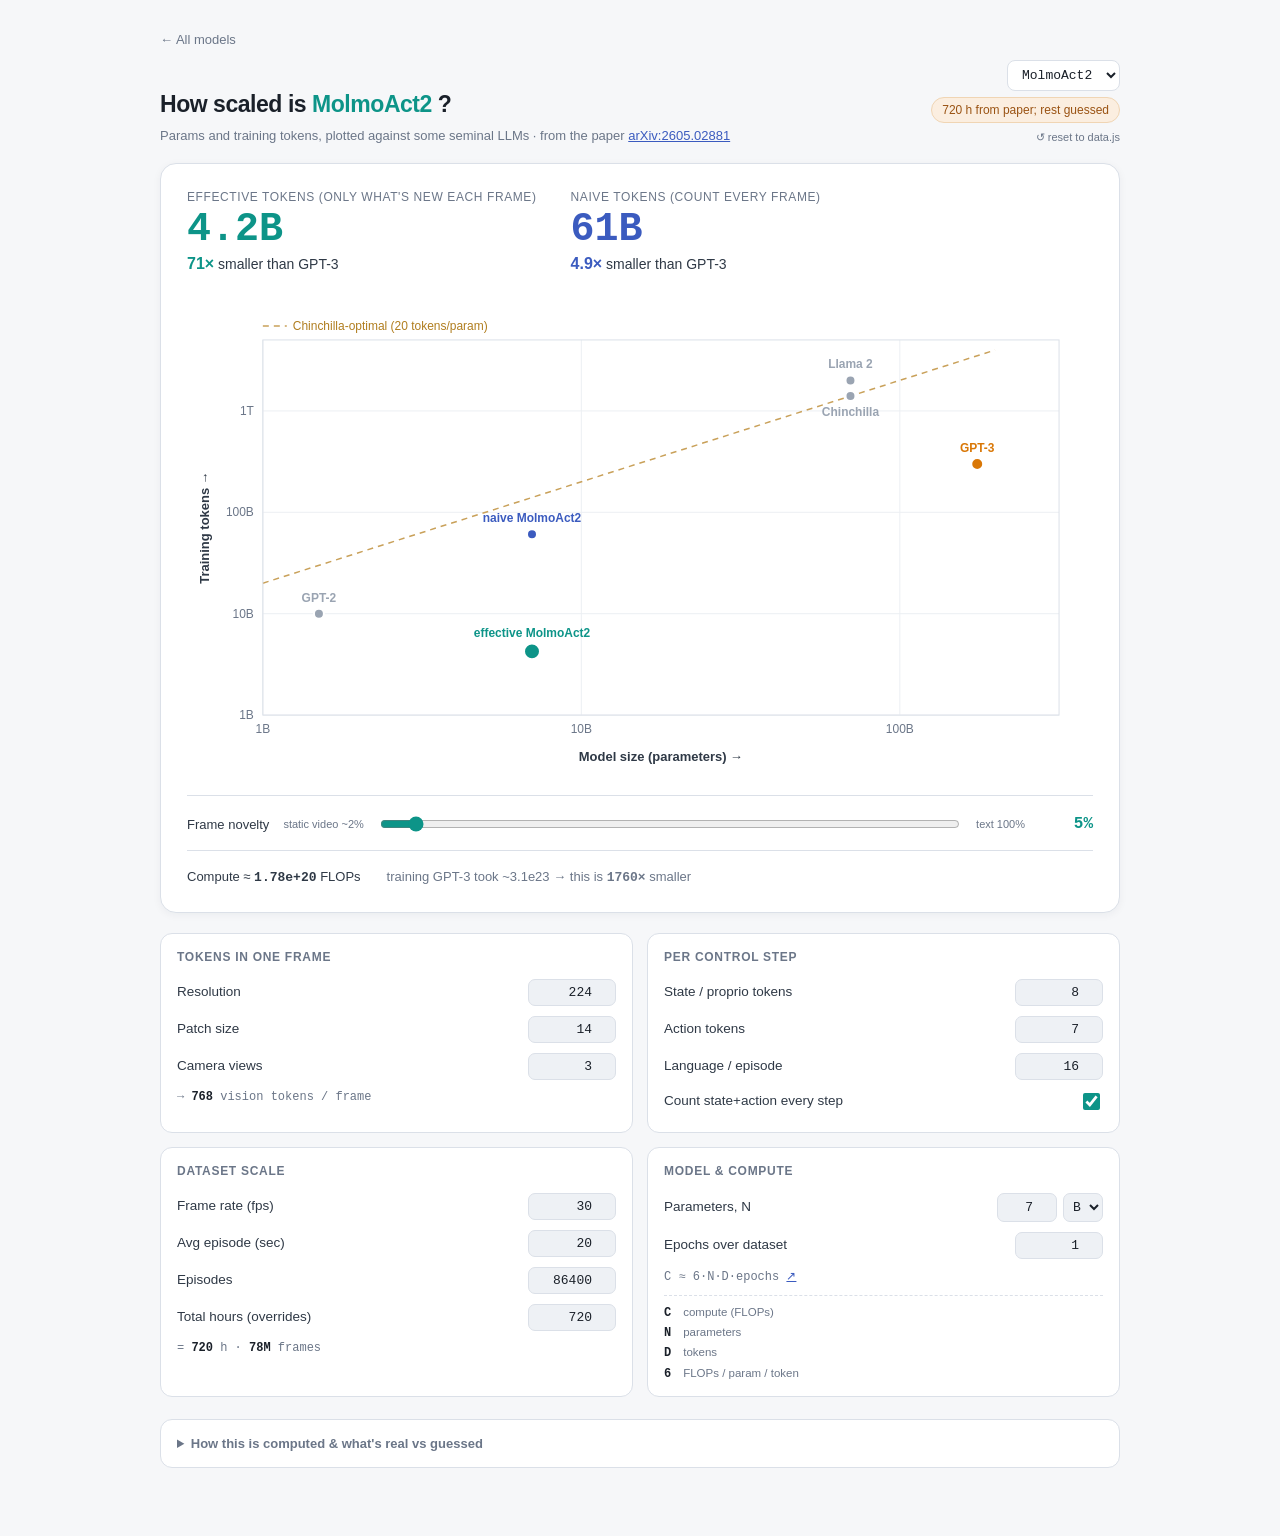
==== model.html @ 2472345b "Split into overview + detail pages with shared code and session edits" ====
<!DOCTYPE html>
<html lang="en">
<head>
<meta charset="UTF-8" />
<meta name="viewport" content="width=device-width, initial-scale=1.0" />
<title>Scale Estimator</title>
<link rel="stylesheet" href="style.css">
</head>
<body>
<div class="wrap">
  <a class="back" href="index.html">← All models</a>
  <div class="top">
    <div>
      <h1>How scaled is <span id="modelName">…</span>&nbsp;?</h1>
      <div style="color:var(--dim);font-size:13px">Params and training tokens, plotted against some seminal LLMs · from the paper <a id="paperLink" href="#" target="_blank" rel="noopener">…</a></div>
    </div>
    <div style="display:flex;flex-direction:column;align-items:flex-end;gap:6px">
      <select id="modelSel" style="background:var(--panel);border:1px solid var(--line);color:var(--ink);border-radius:8px;padding:6px 10px;font:13px inherit;cursor:pointer"></select>
      <span class="chip guess" id="chipNote"></span>
      <a href="#" id="resetBtn" style="font-size:11px;color:var(--dim);text-decoration:none">↺ reset to data.js</a>
    </div>
  </div>

  <!-- HERO -->
  <div class="hero">
    <div class="bignums">
      <div class="big eff">
        <div class="tag">Effective tokens (only what's new each frame)</div>
        <div class="n" id="effN">—</div>
        <div class="vs" id="effVs">—</div>
      </div>
      <div class="big naive">
        <div class="tag">Naive tokens (count every frame)</div>
        <div class="n" id="naiveN">—</div>
        <div class="vs" id="naiveVs">—</div>
      </div>
    </div>

    <div class="axiswrap">
      <svg id="scatter" viewBox="0 0 900 460" style="width:100%;height:auto"></svg>
      <div class="tip" id="tip"></div>
    </div>

    <div class="nov">
      <label>Frame novelty</label>
      <span class="ends">static video ~2%</span>
      <input type="range" id="novelty" value="5" min="0" max="100" step="1">
      <span class="ends">text 100%</span>
      <span class="v" id="noveltyVal">5%</span>
    </div>

    <div class="compute">
      <span>Compute ≈ <b id="flopsEff">—</b> FLOPs</span>
      <span id="flopsVs" style="color:var(--dim)">—</span>
    </div>
  </div>

  <!-- CONTROLS -->
  <div class="controls">
    <div class="card">
      <h2>Tokens in one frame</h2>
      <div class="r"><label title="square image, pixels">Resolution</label><input type="number" id="res" min="32" step="16"></div>
      <div class="r"><label title="ViT splits into (res/patch)² patches">Patch size</label><input type="number" id="patch" min="2"></div>
      <div class="r"><label>Camera views</label><input type="number" id="views" min="1"></div>
      <div class="r"><span class="derived">→ <b id="visPerFrame">—</b> vision tokens / frame</span></div>
    </div>
    <div class="card">
      <h2>Per control step</h2>
      <div class="r"><label title="joint angles, gripper">State / proprio tokens</label><input type="number" id="state" min="0"></div>
      <div class="r"><label title="what the policy predicts">Action tokens</label><input type="number" id="action" min="0"></div>
      <div class="r"><label title="instruction, once per episode">Language / episode</label><input type="number" id="lang" min="0"></div>
      <div class="r"><label title="off = actions get the novelty discount too">Count state+action every step</label><input type="checkbox" id="actNovel"></div>
    </div>
    <div class="card">
      <h2>Dataset scale</h2>
      <div class="r"><label>Frame rate (fps)</label><input type="number" id="fps" min="1"></div>
      <div class="r"><label>Avg episode (sec)</label><input type="number" id="eplen" min="1"></div>
      <div class="r"><label>Episodes</label><input type="number" id="episodes" min="1" step="1000"></div>
      <div class="r"><label title="if >0, overrides episodes×length">Total hours (overrides)</label><input type="number" id="hours" min="0" step="10"></div>
      <div class="r"><span class="derived">= <b id="totHours">—</b> h · <b id="totFrames">—</b> frames</span></div>
    </div>
    <div class="card">
      <h2>Model & compute</h2>
      <div class="r"><label>Parameters, N</label>
        <span style="display:flex;gap:6px"><input type="number" id="params" min="0.001" step="0.5" style="width:60px">
        <select id="paramUnit"><option value="1e9">B</option><option value="1e6">M</option></select></span></div>
      <div class="r"><label title="robot data is often repeated many times">Epochs over dataset</label><input type="number" id="epochs" min="0.1" step="0.5"></div>
      <div class="r"><span class="derived">C ≈ 6·N·D·epochs <a href="https://arxiv.org/abs/2203.15556" target="_blank" rel="noopener" title="Chinchilla (Hoffmann et al., 2022)">↗</a></span></div>
      <div class="legend">
        <span><b>C</b> compute (FLOPs)</span>
        <span><b>N</b> parameters</span>
        <span><b>D</b> tokens</span>
        <span><b>6</b> FLOPs / param / token</span>
      </div>
    </div>
  </div>

  <details>
    <summary>How this is computed &amp; what's real vs guessed</summary>
    <p>In text every word counts. In 30&nbsp;fps video, frame two is almost a copy of frame one, so counting image patches like words gives a huge, meaningless number. The novelty slider is your guess at how much of each frame is actually new: text ~100%, a moving robot arm maybe ~5%, near-static video ~2%.</p>
    <p>Math: a frame is <code>(res/patch)² × views</code> vision tokens. Effective count keeps the first frame whole and only the new fraction after. State and actions count every step; the instruction counts once. Compute (in FLOPs) is roughly <code>6 × parameters × tokens × epochs</code>, the <a href="https://arxiv.org/abs/2203.15556" target="_blank" rel="noopener">Chinchilla</a> rule of thumb, where the 6 is the FLOPs spent per parameter per token. Compared to the ~3.1e23 FLOPs it took to train GPT-3.</p>
    <p>Values load from <code>data.js</code>. Anything not taken from the paper is a placeholder, so swap in real numbers as you read it.</p>
  </details>
</div>

<script src="data.js"></script>
<script src="scale.js"></script>
<script>
const $=id=>document.getElementById(id);
let currentModel="";

function readVals(){
  return {
    res:$("res").value, patch:$("patch").value, views:$("views").value,
    state:$("state").value, action:$("action").value, lang:$("lang").value,
    fps:$("fps").value, novelty:$("novelty").value, eplen:$("eplen").value,
    episodes:$("episodes").value, hours:$("hours").value, epochs:$("epochs").value,
    params:$("params").value, paramUnit:$("paramUnit").value,
    countEveryStep:$("actNovel").checked
  };
}

function drawScatter(naive,eff,N){
  $("scatter").innerHTML=plotScaffold()
    +pointSVG(N,naive,"#3b5bbf",5,"naive "+currentModel,-12)
    +pointSVG(N,eff,"#0d9488",8,"effective "+currentModel,-14)
    +plotBorder()+hoverLines();
}

function calc(){
  const vals=readVals();
  if(currentModel) saveModelVals(currentModel,vals); // persist edits for this tab session
  const t=tokensFrom(vals);
  $("visPerFrame").textContent=fmt(t.visPerFrame);
  $("noveltyVal").textContent=(t.nov*100).toFixed(0)+"%";
  $("totHours").textContent=(t.totalSeconds/3600).toLocaleString(undefined,{maximumFractionDigits:0});
  $("totFrames").textContent=fmt(t.totFrames);
  $("naiveN").textContent=fmt(t.naive);
  $("effN").textContent=fmt(t.eff);
  $("naiveVs").innerHTML=ratio(t.naive,GPT3_TOKENS);
  $("effVs").innerHTML=ratio(t.eff,GPT3_TOKENS);
  $("flopsEff").textContent=t.flopsEff.toExponential(2);
  $("flopsVs").innerHTML="training GPT-3 took ~3.1e23 → this is "+ratio(t.flopsEff,GPT3_FLOPS).replace("GPT-3","").replace("smaller than ","smaller");
  drawScatter(t.naive,t.eff,t.N);
}

function loadModel(name){
  if(!MODELS[name]) return;
  const m=getModelVals(name); // session override if present, else data.js
  $("params").value=m.params; $("paramUnit").value=m.paramUnit;
  $("res").value=m.res; $("patch").value=m.patch; $("views").value=m.views;
  $("state").value=m.state; $("action").value=m.action; $("lang").value=m.lang;
  $("fps").value=m.fps; $("novelty").value=m.novelty; $("eplen").value=m.eplen;
  $("episodes").value=m.episodes; $("hours").value=m.hours; $("epochs").value=m.epochs;
  $("actNovel").checked=m.countEveryStep!==false;
  currentModel=name;
  document.title=name+" · Scale Estimator";
  $("modelName").textContent=name;
  $("paperLink").textContent=m.paper.replace("https://arxiv.org/abs/","arXiv:");
  $("paperLink").href=m.paper;
  $("chipNote").textContent=m.note||"";
  $("chipNote").style.display=m.note?"":"none";
  history.replaceState(null,"","model.html?m="+encodeURIComponent(name));
  calc();
}

document.querySelectorAll("input,#paramUnit").forEach(el=>el.addEventListener("input",calc));
$("modelSel").addEventListener("change",e=>loadModel(e.target.value));
$("resetBtn").addEventListener("click",e=>{e.preventDefault();clearModelVals(currentModel);loadModel(currentModel);});

if(typeof MODELS!=="undefined"){
  const keys=Object.keys(MODELS);
  keys.forEach(k=>{const o=document.createElement("option");o.value=k;o.textContent=k;$("modelSel").appendChild(o);});
  const want=new URLSearchParams(location.search).get("m");
  const start=(want&&MODELS[want])?want:keys[0];
  $("modelSel").value=start;
  loadModel(start);
  attachCrosshair($("scatter"),$("tip"));
}
</script>
</body>
</html>
---- style.css ----
:root{
  --bg:#f6f7f9; --panel:#ffffff; --panel2:#eef1f5; --line:#dbe0e8;
  --ink:#1a2029; --dim:#6b7688; --text:#2f3946;
  --accent:#0d9488; --naive:#3b5bbf; --gpt:#d97706; --warn:#c2691a; --ok:#0d9488;
  --mono:ui-monospace,SFMono-Regular,Menlo,monospace;
}
*{box-sizing:border-box}
body{margin:0;background:var(--bg);color:var(--ink);
  font:15px/1.5 -apple-system,BlinkMacSystemFont,"Segoe UI",Roboto,sans-serif;}
.wrap{max-width:1000px;margin:0 auto;padding:28px 20px 70px;}
a{color:var(--naive);}
h1{font-size:23px;margin:0 0 4px;letter-spacing:-.02em;}
h1 span{color:var(--accent);}
.top{display:flex;justify-content:space-between;align-items:flex-end;flex-wrap:wrap;gap:8px;margin-bottom:18px;}
.back{display:inline-block;font-size:13px;color:var(--dim);text-decoration:none;margin-bottom:10px;}
.back:hover{color:var(--naive);}
.chip{font-size:12px;padding:3px 10px;border-radius:20px;border:1px solid var(--line);}
.chip.ok{background:#e6f5f3;color:#0a6d63;border-color:#bfe6e0;}
.chip.guess{background:#fbeee0;color:#9a5313;border-color:#f0d5b4;}

.hero{background:var(--panel);border:1px solid var(--line);border-radius:16px;
  padding:24px 26px;box-shadow:0 2px 8px rgba(20,30,50,.05);}
.bignums{display:flex;gap:34px;flex-wrap:wrap;margin-bottom:6px;}
.big .tag{font-size:12px;color:var(--dim);text-transform:uppercase;letter-spacing:.05em;}
.big .n{font:700 40px/1 var(--mono);margin:4px 0 2px;}
.big.eff .n{color:var(--accent);}
.big.naive .n{color:var(--naive);}
.big .vs{font-size:14px;color:var(--text);}
.big .vs b{font-size:16px;}
.big.eff .vs b{color:var(--accent);}
.big.naive .vs b{color:var(--naive);}

.axiswrap{margin:34px 4px 10px;position:relative;}

.nov{display:flex;align-items:center;gap:14px;margin-top:20px;padding-top:18px;border-top:1px solid var(--line);}
.nov label{font-size:13px;color:var(--text);white-space:nowrap;}
.nov input[type=range]{flex:1;accent-color:var(--accent);}
.nov .v{font:700 16px var(--mono);color:var(--accent);min-width:54px;text-align:right;}
.nov .ends{font-size:11px;color:var(--dim);}

.compute{display:flex;gap:26px;flex-wrap:wrap;margin-top:16px;padding-top:16px;border-top:1px solid var(--line);font-size:13px;color:var(--text);}
.compute b{font-family:var(--mono);}

.controls{display:grid;grid-template-columns:1fr 1fr;gap:14px;margin-top:20px;}
@media(max-width:760px){.controls{grid-template-columns:1fr}.bignums{gap:20px}}
.card{background:var(--panel);border:1px solid var(--line);border-radius:12px;padding:14px 16px;}
.card h2{font-size:12px;text-transform:uppercase;letter-spacing:.06em;color:var(--dim);margin:0 0 8px;font-weight:600;}
.r{display:flex;justify-content:space-between;align-items:center;gap:10px;padding:5px 0;}
.r label{color:var(--text);font-size:13.5px;}
input[type=number]{width:88px;background:var(--panel2);border:1px solid var(--line);
  color:var(--ink);border-radius:7px;padding:5px 8px;font:13px var(--mono);text-align:right;}
select{background:var(--panel2);border:1px solid var(--line);color:var(--ink);border-radius:7px;padding:5px;font:13px var(--mono);}
input[type=checkbox]{width:17px;height:17px;accent-color:var(--accent);}
.derived{color:var(--dim);font:12px var(--mono);}
.derived b{color:var(--ink);}
.legend{display:flex;flex-direction:column;gap:3px;margin-top:6px;padding-top:8px;border-top:1px dashed var(--line);}
.legend span{font-size:11.5px;color:var(--dim);}
.legend b{display:inline-block;min-width:12px;color:var(--ink);font:600 12px var(--mono);margin-right:4px;}

details{margin-top:22px;background:var(--panel);border:1px solid var(--line);border-radius:12px;padding:4px 16px;}
summary{cursor:pointer;font-size:13px;color:var(--dim);padding:10px 0;font-weight:600;}
details p{color:var(--text);font-size:13px;}
.tip{position:absolute;pointer-events:none;background:#1a2029;color:#fff;
  font:12px var(--mono);padding:5px 9px;border-radius:6px;opacity:0;
  transform:translate(-50%,-150%);white-space:nowrap;transition:opacity .08s;z-index:5;}
code{background:var(--panel2);border:1px solid var(--line);border-radius:4px;padding:1px 5px;font-size:12px;}

/* overview: clickable model list */
.models{display:flex;flex-wrap:wrap;gap:10px;margin-top:18px;}
.modelcard{display:block;text-decoration:none;background:var(--panel);border:1px solid var(--line);
  border-radius:10px;padding:10px 14px;min-width:150px;transition:border-color .12s,box-shadow .12s;}
.modelcard:hover{border-color:var(--accent);box-shadow:0 2px 8px rgba(20,30,50,.06);}
.modelcard .mname{font-weight:600;color:var(--ink);}
.modelcard .mmeta{font:12px var(--mono);color:var(--dim);margin-top:2px;}
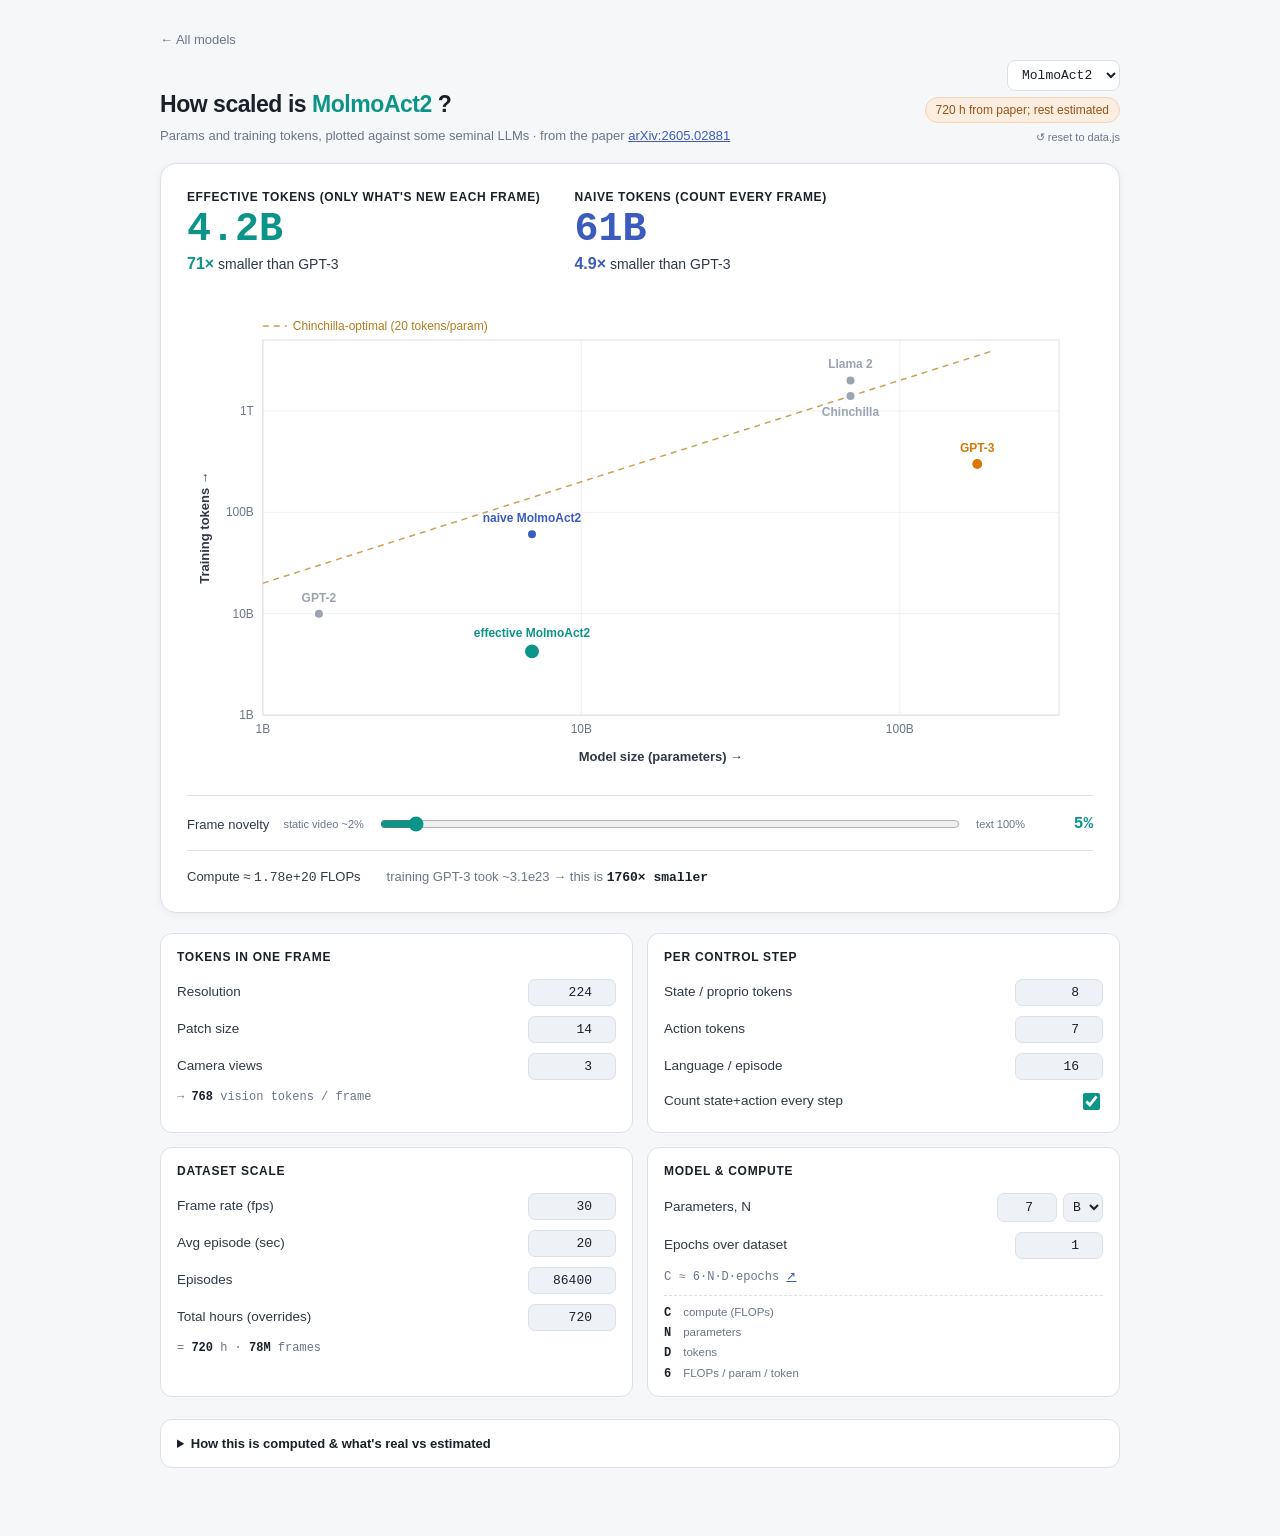
==== commit 55148f92: "Bolden headers/ratios and use 'estimated' over 'guessed'" ====
--- a/model.html
+++ b/model.html
@@ -96,8 +96,8 @@
   </div>
 
   <details>
-    <summary>How this is computed &amp; what's real vs guessed</summary>
-    <p>In text every word counts. In 30&nbsp;fps video, frame two is almost a copy of frame one, so counting image patches like words gives a huge, meaningless number. The novelty slider is your guess at how much of each frame is actually new: text ~100%, a moving robot arm maybe ~5%, near-static video ~2%.</p>
+    <summary>How this is computed &amp; what's real vs estimated</summary>
+    <p>In text every word counts. In 30&nbsp;fps video, frame two is almost a copy of frame one, so counting image patches like words gives a huge, meaningless number. The novelty slider is your estimate of how much of each frame is actually new: text ~100%, a moving robot arm maybe ~5%, near-static video ~2%.</p>
     <p>Math: a frame is <code>(res/patch)² × views</code> vision tokens. Effective count keeps the first frame whole and only the new fraction after. State and actions count every step; the instruction counts once. Compute (in FLOPs) is roughly <code>6 × parameters × tokens × epochs</code>, the <a href="https://arxiv.org/abs/2203.15556" target="_blank" rel="noopener">Chinchilla</a> rule of thumb, where the 6 is the FLOPs spent per parameter per token. Compared to the ~3.1e23 FLOPs it took to train GPT-3.</p>
     <p>Values load from <code>data.js</code>. Anything not taken from the paper is a placeholder, so swap in real numbers as you read it.</p>
   </details>
@@ -140,7 +140,9 @@
   $("naiveVs").innerHTML=ratio(t.naive,GPT3_TOKENS);
   $("effVs").innerHTML=ratio(t.eff,GPT3_TOKENS);
   $("flopsEff").textContent=t.flopsEff.toExponential(2);
-  $("flopsVs").innerHTML="training GPT-3 took ~3.1e23 → this is "+ratio(t.flopsEff,GPT3_FLOPS).replace("GPT-3","").replace("smaller than ","smaller");
+  const f=t.flopsEff, g=GPT3_FLOPS;
+  const phrase = f>=g ? (f/g).toFixed(f/g>=10?0:1)+"× GPT-3's" : (g/f).toFixed(g/f>=10?0:1)+"× smaller";
+  $("flopsVs").innerHTML="training GPT-3 took ~3.1e23 → this is <b>"+phrase+"</b>";
   drawScatter(t.naive,t.eff,t.N);
 }
 
--- a/style.css
+++ b/style.css
@@ -21,7 +21,7 @@
 .hero{background:var(--panel);border:1px solid var(--line);border-radius:16px;
   padding:24px 26px;box-shadow:0 2px 8px rgba(20,30,50,.05);}
 .bignums{display:flex;gap:34px;flex-wrap:wrap;margin-bottom:6px;}
-.big .tag{font-size:12px;color:var(--dim);text-transform:uppercase;letter-spacing:.05em;}
+.big .tag{font-size:12px;color:var(--ink);text-transform:uppercase;letter-spacing:.05em;font-weight:700;}
 .big .n{font:700 40px/1 var(--mono);margin:4px 0 2px;}
 .big.eff .n{color:var(--accent);}
 .big.naive .n{color:var(--naive);}
@@ -39,12 +39,13 @@
 .nov .ends{font-size:11px;color:var(--dim);}
 
 .compute{display:flex;gap:26px;flex-wrap:wrap;margin-top:16px;padding-top:16px;border-top:1px solid var(--line);font-size:13px;color:var(--text);}
-.compute b{font-family:var(--mono);}
+.compute b{font-family:var(--mono);font-weight:400;}
+#flopsVs b{font-weight:700;color:var(--ink);}
 
 .controls{display:grid;grid-template-columns:1fr 1fr;gap:14px;margin-top:20px;}
 @media(max-width:760px){.controls{grid-template-columns:1fr}.bignums{gap:20px}}
 .card{background:var(--panel);border:1px solid var(--line);border-radius:12px;padding:14px 16px;}
-.card h2{font-size:12px;text-transform:uppercase;letter-spacing:.06em;color:var(--dim);margin:0 0 8px;font-weight:600;}
+.card h2{font-size:12px;text-transform:uppercase;letter-spacing:.06em;color:var(--ink);margin:0 0 8px;font-weight:700;}
 .r{display:flex;justify-content:space-between;align-items:center;gap:10px;padding:5px 0;}
 .r label{color:var(--text);font-size:13.5px;}
 input[type=number]{width:88px;background:var(--panel2);border:1px solid var(--line);
@@ -58,7 +59,7 @@
 .legend b{display:inline-block;min-width:12px;color:var(--ink);font:600 12px var(--mono);margin-right:4px;}
 
 details{margin-top:22px;background:var(--panel);border:1px solid var(--line);border-radius:12px;padding:4px 16px;}
-summary{cursor:pointer;font-size:13px;color:var(--dim);padding:10px 0;font-weight:600;}
+summary{cursor:pointer;font-size:13px;color:var(--ink);padding:10px 0;font-weight:700;}
 details p{color:var(--text);font-size:13px;}
 .tip{position:absolute;pointer-events:none;background:#1a2029;color:#fff;
   font:12px var(--mono);padding:5px 9px;border-radius:6px;opacity:0;
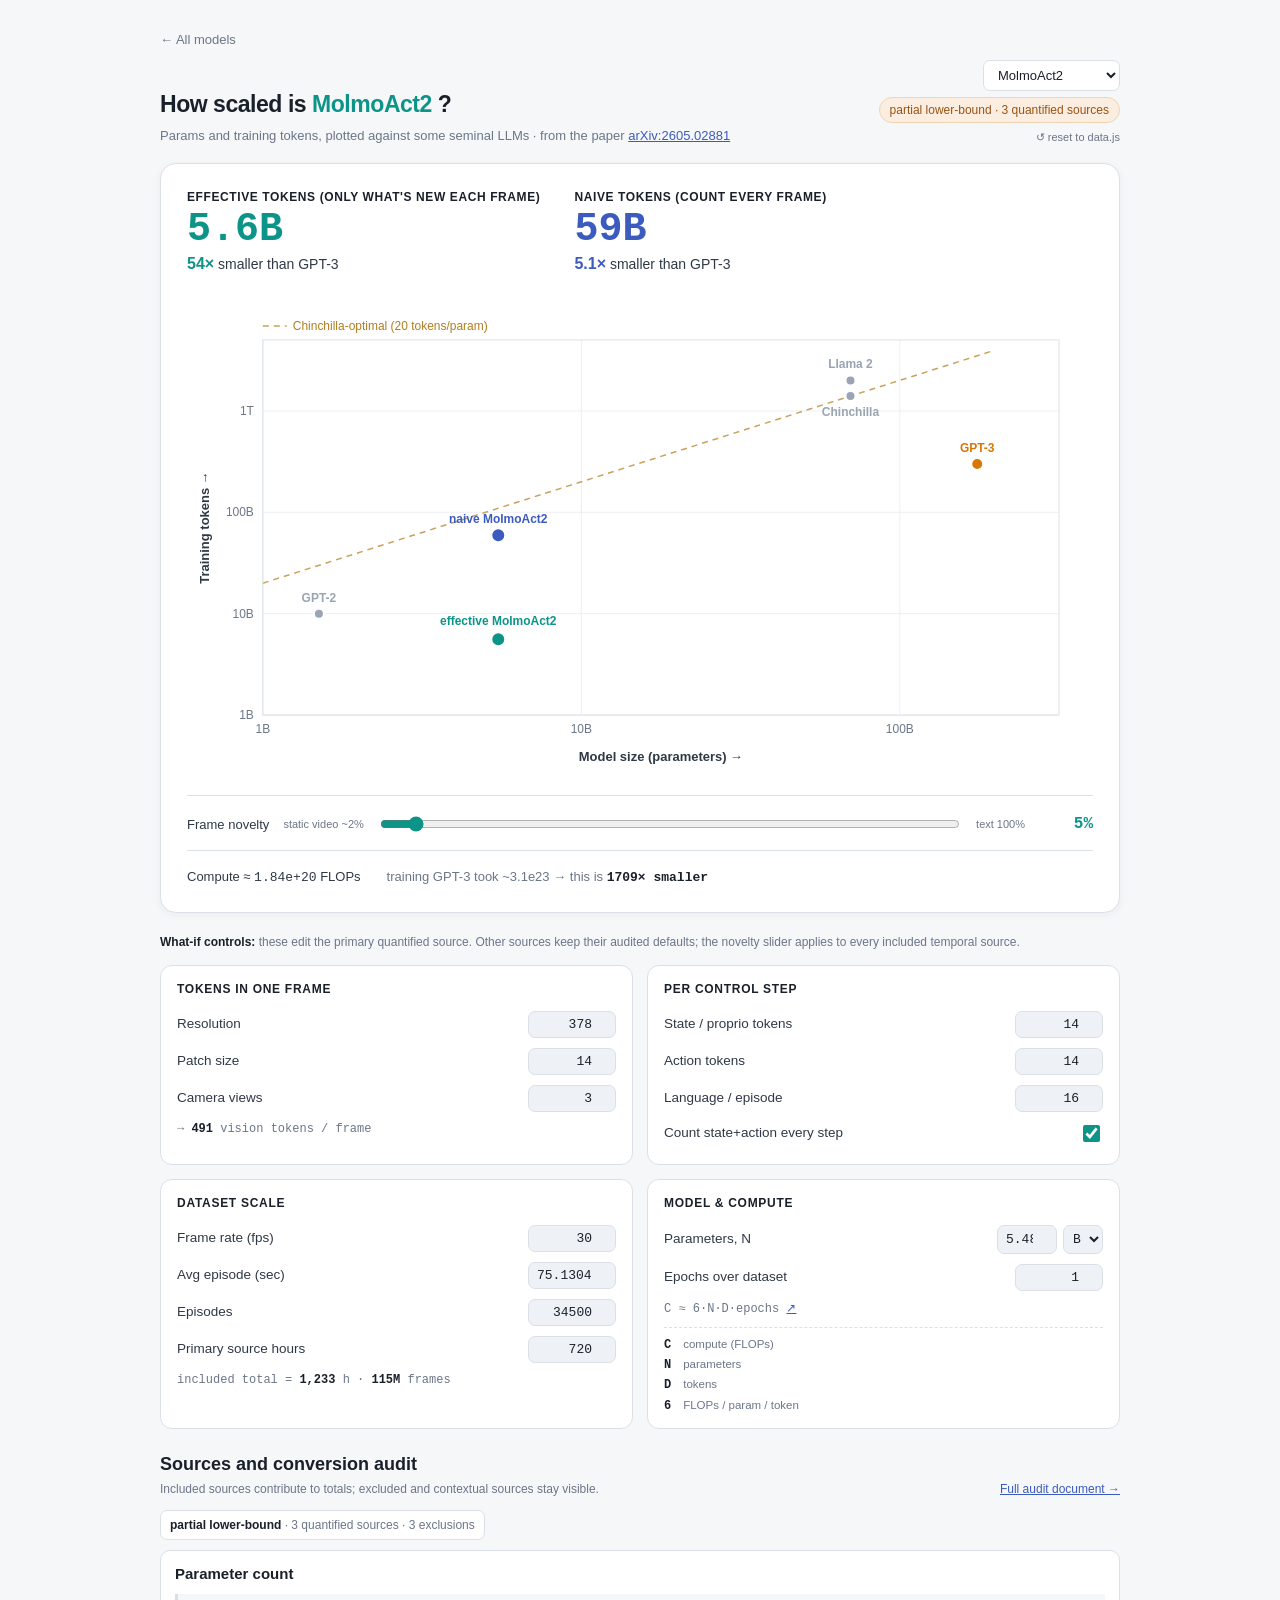
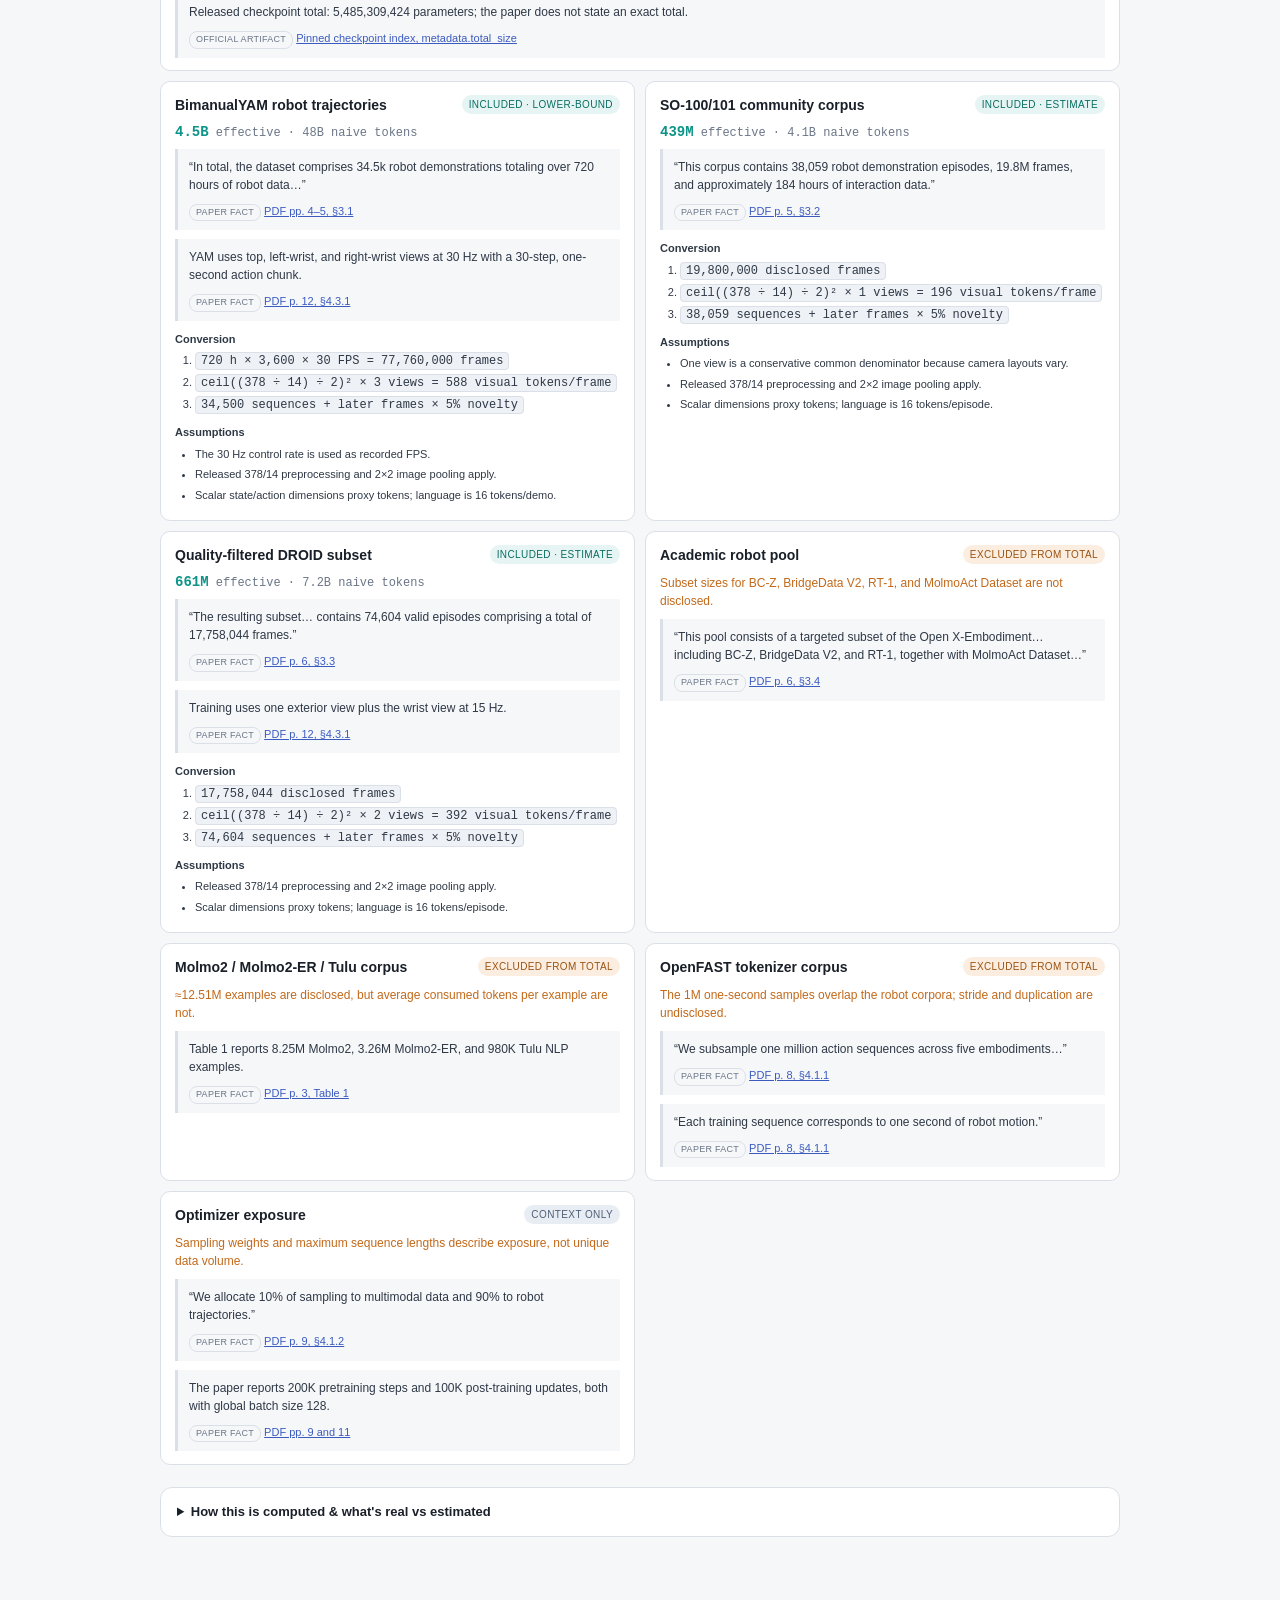
==== commit 2a8ddd49: "Add auditable robot model estimates Co-authored-by: Cursor <cursoragent@cursor.com>" ====
--- a/model.html
+++ b/model.html
@@ -15,7 +15,7 @@
       <div style="color:var(--dim);font-size:13px">Params and training tokens, plotted against some seminal LLMs · from the paper <a id="paperLink" href="#" target="_blank" rel="noopener">…</a></div>
     </div>
     <div style="display:flex;flex-direction:column;align-items:flex-end;gap:6px">
-      <select id="modelSel" style="background:var(--panel);border:1px solid var(--line);color:var(--ink);border-radius:8px;padding:6px 10px;font:13px inherit;cursor:pointer"></select>
+      <select id="modelSel"></select>
       <span class="chip guess" id="chipNote"></span>
       <a href="#" id="resetBtn" style="font-size:11px;color:var(--dim);text-decoration:none">↺ reset to data.js</a>
     </div>
@@ -56,6 +56,7 @@
   </div>
 
   <!-- CONTROLS -->
+  <div class="control-note"><b>What-if controls:</b> these edit the primary quantified source. Other sources keep their audited defaults; the novelty slider applies to every included temporal source.</div>
   <div class="controls">
     <div class="card">
       <h2>Tokens in one frame</h2>
@@ -76,8 +77,8 @@
       <div class="r"><label>Frame rate (fps)</label><input type="number" id="fps" min="1"></div>
       <div class="r"><label>Avg episode (sec)</label><input type="number" id="eplen" min="1"></div>
       <div class="r"><label>Episodes</label><input type="number" id="episodes" min="1" step="1000"></div>
-      <div class="r"><label title="if >0, overrides episodes×length">Total hours (overrides)</label><input type="number" id="hours" min="0" step="10"></div>
-      <div class="r"><span class="derived">= <b id="totHours">—</b> h · <b id="totFrames">—</b> frames</span></div>
+      <div class="r"><label title="if >0, overrides episodes×length for the primary source">Primary source hours</label><input type="number" id="hours" min="0" step="10"></div>
+      <div class="r"><span class="derived">included total = <b id="totHours">—</b> h · <b id="totFrames">—</b> frames</span></div>
     </div>
     <div class="card">
       <h2>Model & compute</h2>
@@ -95,11 +96,11 @@
     </div>
   </div>
 
+  <div id="audit"></div>
+
   <details>
     <summary>How this is computed &amp; what's real vs estimated</summary>
-    <p>In text every word counts. In 30&nbsp;fps video, frame two is almost a copy of frame one, so counting image patches like words gives a huge, meaningless number. The novelty slider is your estimate of how much of each frame is actually new: text ~100%, a moving robot arm maybe ~5%, near-static video ~2%.</p>
-    <p>Math: a frame is <code>(res/patch)² × views</code> vision tokens. Effective count keeps the first frame whole and only the new fraction after. State and actions count every step; the instruction counts once. Compute (in FLOPs) is roughly <code>6 × parameters × tokens × epochs</code>, the <a href="https://arxiv.org/abs/2203.15556" target="_blank" rel="noopener">Chinchilla</a> rule of thumb, where the 6 is the FLOPs spent per parameter per token. Compared to the ~3.1e23 FLOPs it took to train GPT-3.</p>
-    <p>Values load from <code>data.js</code>. Anything not taken from the paper is a placeholder, so swap in real numbers as you read it.</p>
+    <p>Naive totals count every frame. Effective totals keep the first frame in each sequence and discount later visual content by the novelty setting. The source audit below identifies every fact, assumption, formula, and exclusion.</p>
   </details>
 </div>
 
@@ -122,15 +123,16 @@
 
 function drawScatter(naive,eff,N){
   $("scatter").innerHTML=plotScaffold()
-    +pointSVG(N,naive,"#3b5bbf",5,"naive "+currentModel,-12)
-    +pointSVG(N,eff,"#0d9488",8,"effective "+currentModel,-14)
+    +robotPointSVG(N,naive,ROBOT_POINT.naive,"naive "+currentModel,-12)
+    +robotPointSVG(N,eff,ROBOT_POINT.effective,"effective "+currentModel,-14)
     +plotBorder()+hoverLines();
 }
 
 function calc(){
   const vals=readVals();
   if(currentModel) saveModelVals(currentModel,vals); // persist edits for this tab session
-  const t=tokensFrom(vals);
+  const model=applyPrimaryOverrides(getModelVals(currentModel),vals);
+  const t=tokensFrom(model);
   $("visPerFrame").textContent=fmt(t.visPerFrame);
   $("noveltyVal").textContent=(t.nov*100).toFixed(0)+"%";
   $("totHours").textContent=(t.totalSeconds/3600).toLocaleString(undefined,{maximumFractionDigits:0});
@@ -140,28 +142,29 @@
   $("naiveVs").innerHTML=ratio(t.naive,GPT3_TOKENS);
   $("effVs").innerHTML=ratio(t.eff,GPT3_TOKENS);
   $("flopsEff").textContent=t.flopsEff.toExponential(2);
-  const f=t.flopsEff, g=GPT3_FLOPS;
-  const phrase = f>=g ? (f/g).toFixed(f/g>=10?0:1)+"× GPT-3's" : (g/f).toFixed(g/f>=10?0:1)+"× smaller";
-  $("flopsVs").innerHTML="training GPT-3 took ~3.1e23 → this is <b>"+phrase+"</b>";
+  $("flopsVs").innerHTML=flopsRatioHTML(t.flopsEff);
   drawScatter(t.naive,t.eff,t.N);
+  $("audit").innerHTML=auditHTML(model,t);
 }
 
 function loadModel(name){
   if(!MODELS[name]) return;
   const m=getModelVals(name); // session override if present, else data.js
-  $("params").value=m.params; $("paramUnit").value=m.paramUnit;
-  $("res").value=m.res; $("patch").value=m.patch; $("views").value=m.views;
-  $("state").value=m.state; $("action").value=m.action; $("lang").value=m.lang;
-  $("fps").value=m.fps; $("novelty").value=m.novelty; $("eplen").value=m.eplen;
-  $("episodes").value=m.episodes; $("hours").value=m.hours; $("epochs").value=m.epochs;
-  $("actNovel").checked=m.countEveryStep!==false;
+  const vals=editableDefaults(m);
+  $("params").value=vals.params; $("paramUnit").value=vals.paramUnit;
+  $("res").value=vals.res; $("patch").value=vals.patch; $("views").value=vals.views;
+  $("state").value=vals.state; $("action").value=vals.action; $("lang").value=vals.lang;
+  $("fps").value=vals.fps; $("novelty").value=vals.novelty; $("eplen").value=vals.eplen;
+  $("episodes").value=vals.episodes; $("hours").value=vals.hours; $("epochs").value=vals.epochs;
+  $("actNovel").checked=vals.countEveryStep;
   currentModel=name;
   document.title=name+" · Scale Estimator";
   $("modelName").textContent=name;
   $("paperLink").textContent=m.paper.replace("https://arxiv.org/abs/","arXiv:");
   $("paperLink").href=m.paper;
-  $("chipNote").textContent=m.note||"";
-  $("chipNote").style.display=m.note?"":"none";
+  const included=m.sources.filter(source=>source.status==="included").length;
+  $("chipNote").textContent=`${m.estimateKind} · ${included} quantified source${included===1?"":"s"}`;
+  $("chipNote").style.display="";
   history.replaceState(null,"","model.html?m="+encodeURIComponent(name));
   calc();
 }
--- a/style.css
+++ b/style.css
@@ -1,7 +1,7 @@
 :root{
   --bg:#f6f7f9; --panel:#ffffff; --panel2:#eef1f5; --line:#dbe0e8;
   --ink:#1a2029; --dim:#6b7688; --text:#2f3946;
-  --accent:#0d9488; --naive:#3b5bbf; --gpt:#d97706; --warn:#c2691a; --ok:#0d9488;
+  --accent:#0d9488; --naive:#3b5bbf; --warn:#c2691a;
   --mono:ui-monospace,SFMono-Regular,Menlo,monospace;
 }
 *{box-sizing:border-box}
@@ -15,7 +15,6 @@
 .back{display:inline-block;font-size:13px;color:var(--dim);text-decoration:none;margin-bottom:10px;}
 .back:hover{color:var(--naive);}
 .chip{font-size:12px;padding:3px 10px;border-radius:20px;border:1px solid var(--line);}
-.chip.ok{background:#e6f5f3;color:#0a6d63;border-color:#bfe6e0;}
 .chip.guess{background:#fbeee0;color:#9a5313;border-color:#f0d5b4;}
 
 .hero{background:var(--panel);border:1px solid var(--line);border-radius:16px;
@@ -42,6 +41,8 @@
 .compute b{font-family:var(--mono);font-weight:400;}
 #flopsVs b{font-weight:700;color:var(--ink);}
 
+.control-note{margin:20px 0 -6px;color:var(--dim);font-size:12px;}
+.control-note b{color:var(--ink);}
 .controls{display:grid;grid-template-columns:1fr 1fr;gap:14px;margin-top:20px;}
 @media(max-width:760px){.controls{grid-template-columns:1fr}.bignums{gap:20px}}
 .card{background:var(--panel);border:1px solid var(--line);border-radius:12px;padding:14px 16px;}
@@ -51,6 +52,7 @@
 input[type=number]{width:88px;background:var(--panel2);border:1px solid var(--line);
   color:var(--ink);border-radius:7px;padding:5px 8px;font:13px var(--mono);text-align:right;}
 select{background:var(--panel2);border:1px solid var(--line);color:var(--ink);border-radius:7px;padding:5px;font:13px var(--mono);}
+#modelSel{background:var(--panel);padding:6px 10px;font-family:inherit;cursor:pointer;}
 input[type=checkbox]{width:17px;height:17px;accent-color:var(--accent);}
 .derived{color:var(--dim);font:12px var(--mono);}
 .derived b{color:var(--ink);}
@@ -73,3 +75,35 @@
 .modelcard:hover{border-color:var(--accent);box-shadow:0 2px 8px rgba(20,30,50,.06);}
 .modelcard .mname{font-weight:600;color:var(--ink);}
 .modelcard .mmeta{font:12px var(--mono);color:var(--dim);margin-top:2px;}
+.modelcard .mscope{font-size:11px;color:var(--warn);margin-top:4px;}
+
+/* per-model evidence ledger */
+.audit{margin-top:22px;}
+.audit-title{display:flex;justify-content:space-between;align-items:flex-end;gap:16px;flex-wrap:wrap;}
+.audit-title h2{font-size:18px;margin:0 0 2px;}
+.audit-title p{margin:0;color:var(--dim);font-size:12px;max-width:680px;}
+.audit-title>a{font-size:12px;white-space:nowrap;}
+.audit-summary{display:inline-block;margin:12px 0 10px;padding:5px 9px;border:1px solid var(--line);
+  border-radius:7px;background:var(--panel);color:var(--dim);font-size:12px;}
+.audit-summary b{color:var(--ink);}
+.parameter-source{background:var(--panel);border:1px solid var(--line);border-radius:10px;padding:12px 14px;margin-bottom:10px;}
+.audit-grid{display:grid;grid-template-columns:1fr 1fr;gap:10px;}
+@media(max-width:760px){.audit-grid{grid-template-columns:1fr}}
+.audit-card{background:var(--panel);border:1px solid var(--line);border-radius:10px;padding:13px 14px;min-width:0;}
+.audit-card-head{display:flex;justify-content:space-between;align-items:flex-start;gap:10px;}
+.audit-card h3{font-size:14px;margin:0;}
+.audit-status{font-size:10px;text-transform:uppercase;letter-spacing:.04em;border-radius:10px;padding:2px 7px;white-space:nowrap;}
+.audit-status.included{color:#0a6d63;background:#e6f5f3;}
+.audit-status.excluded{color:#9a5313;background:#fbeee0;}
+.audit-status.context{color:#4f5f75;background:#e8edf4;}
+.contribution{font:12px var(--mono);color:var(--dim);margin:8px 0;}
+.contribution b{font-size:14px;color:var(--accent);}
+.exclusion{font-size:12px;color:var(--warn);margin:8px 0;}
+.audit blockquote,.audit .evidence{margin:9px 0 0;padding:9px 11px;border-left:3px solid var(--line);background:var(--bg);}
+.audit blockquote p,.audit .evidence p{margin:0 0 5px;color:var(--text);font-size:12px;}
+.audit cite{font-style:normal;color:var(--dim);font-size:11px;}
+.fact-tag{display:inline-block;border:1px solid var(--line);border-radius:8px;padding:1px 6px;text-transform:uppercase;font-size:9px;letter-spacing:.03em;}
+.audit-math,.assumptions{margin-top:10px;color:var(--text);font-size:11px;}
+.audit-math ol,.assumptions ul{margin:5px 0 0;padding-left:20px;}
+.audit-math li,.assumptions li{margin:4px 0;}
+.audit-math code{white-space:normal;overflow-wrap:anywhere;}
